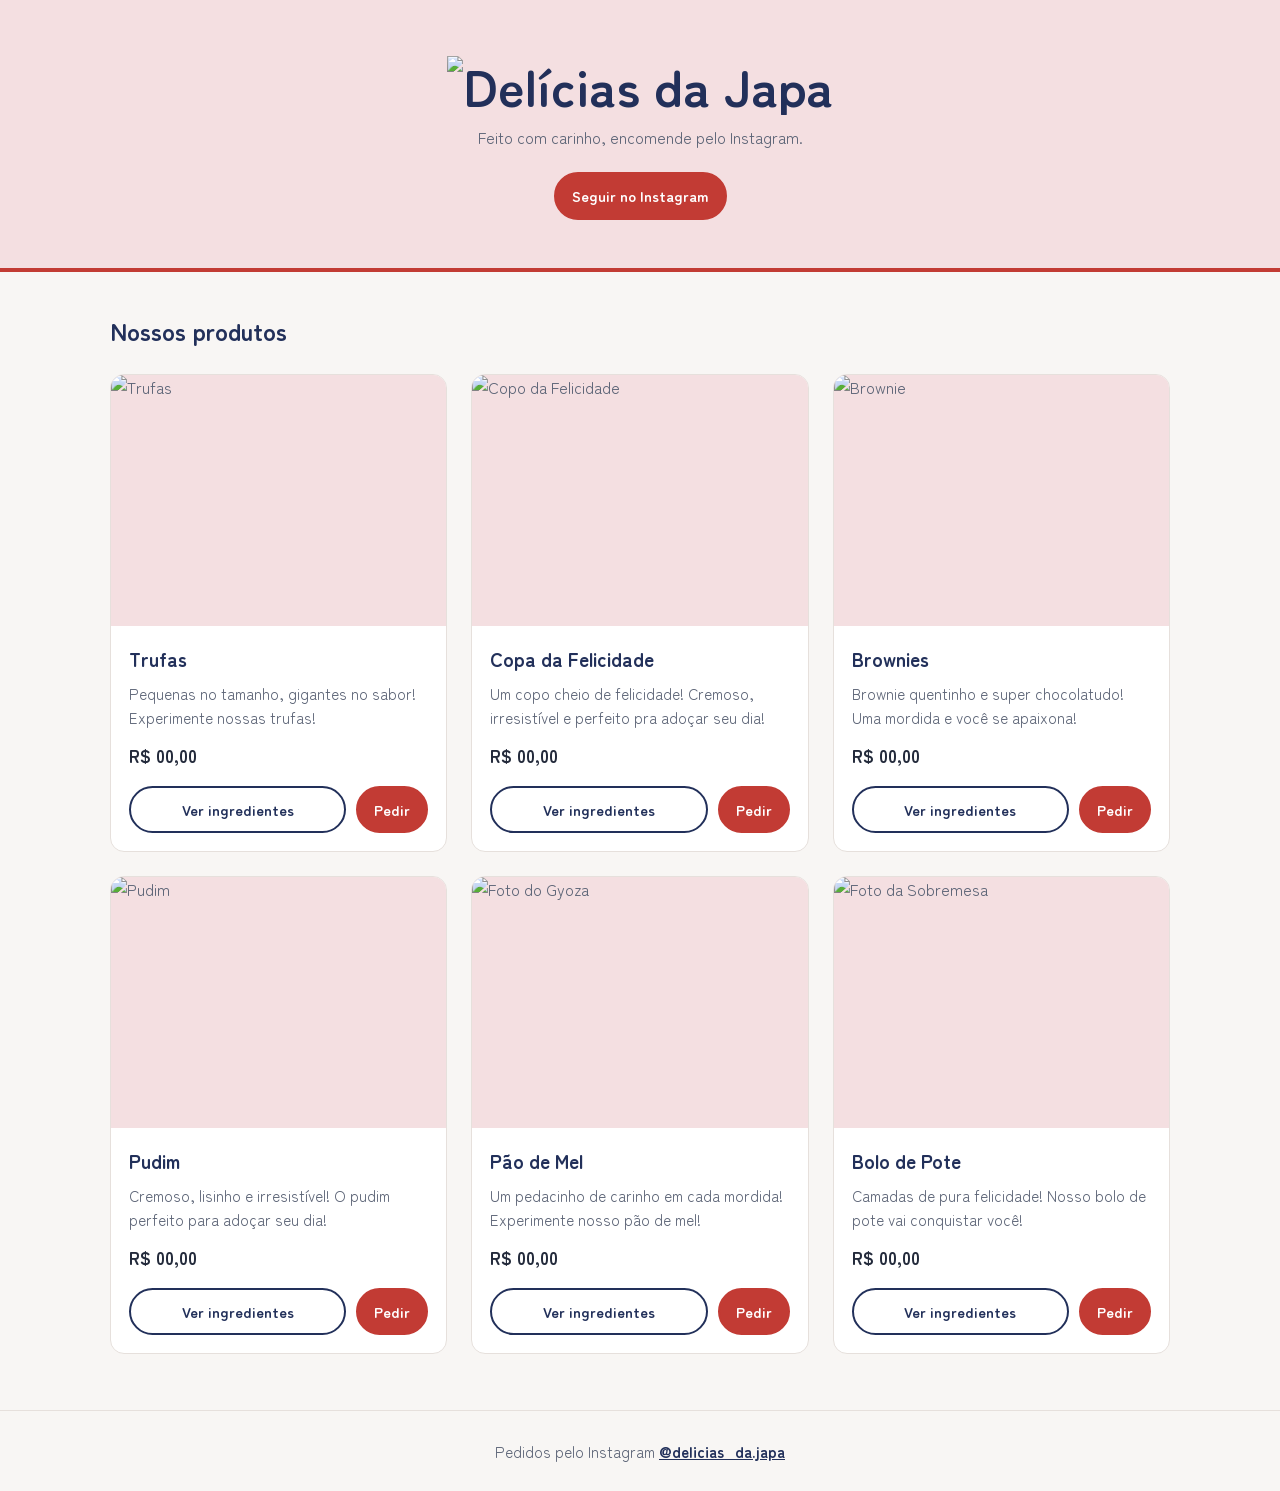
==== index.html @ 9db74bb8 "Add files via upload" ====
<!DOCTYPE html>
<html lang="pt-BR">
<head>
  <meta charset="UTF-8">
  <meta name="viewport" content="width=device-width, initial-scale=1">
  <title>Delícias da Japa</title>
  <meta name="description" content="Vitrine de produtos da Delícias da Japa. Confira o cardápio e faça seu pedido pelo Instagram.">
  <link rel="icon" href="img/Logo.png">
  <link rel="preconnect" href="https://fonts.googleapis.com">
  <link rel="preconnect" href="https://fonts.gstatic.com" crossorigin>
  <link href="https://fonts.googleapis.com/css2?family=Zen+Maru+Gothic:wght@400;500;700&display=swap" rel="stylesheet">
  <link rel="stylesheet" href="style.css">
</head>
<body>

  <header class="topo">
    <h1 class="logo-titulo">
      <img class="logo" src="img/Logo.png" alt="Delícias da Japa" width="200" height="200">
    </h1>
    <p>Feito com carinho, encomende pelo Instagram.</p>
    <a class="botao botao-cheio" href="https://www.instagram.com/delicias_da.japa/" target="_blank" rel="noopener">Seguir no Instagram</a>
  </header>

  <main>
    <h2 class="titulo-secao">Nossos produtos</h2>

    <div class="grade">

      <!--
        COPIE ESTE BLOCO <article> PARA CADA PRODUTO NOVO.
        1) Troque o src da <img> pelo caminho da foto (ex.: img/temaki.jpg)
        2) Troque o href do botão "Ver ingredientes" pela página do produto
      -->
      <article class="card">
        <img src="img/Trufas.png" alt="Trufas">
        <div class="card-corpo">
          <h3>Trufas</h3>
          <p>Pequenas no tamanho, gigantes no sabor! Experimente nossas trufas!</p>
          <p class="preco">R$ 00,00</p>
          <div class="acoes">
            <a class="botao" href="ingredientes-temaki.html">Ver ingredientes</a>
            <a class="botao botao-cheio" href="https://ig.me/m/delicias_da.japa" target="_blank" rel="noopener">Pedir</a>
          </div>
        </div>
      </article>

      <article class="card">
        <img src="img/Copodafelicidade.png" alt="Copo da Felicidade">
        <div class="card-corpo">
          <h3>Copa da Felicidade</h3>
          <p>Um copo cheio de felicidade! Cremoso, irresistível e perfeito pra adoçar seu dia!</p>
          <p class="preco">R$ 00,00</p>
          <div class="acoes">
            <a class="botao" href="ingredientes-hot-roll.html">Ver ingredientes</a>
            <a class="botao botao-cheio" href="https://ig.me/m/delicias_da.japa" target="_blank" rel="noopener">Pedir</a>
          </div>
        </div>
      </article>

      <article class="card">
        <img src="img/Brownie.png" alt="Brownie">
        <div class="card-corpo">
          <h3>Brownies</h3>
          <p>Brownie quentinho e super chocolatudo! Uma mordida e você se apaixona!</p>
          <p class="preco">R$ 00,00</p>
          <div class="acoes">
            <a class="botao" href="ingredientes-combinado.html">Ver ingredientes</a>
            <a class="botao botao-cheio" href="https://www.instagram.com/delicias_da.japa/" target="_blank" rel="noopener">Pedir</a>
          </div>
        </div>
      </article>

      <article class="card">
        <img src="img/Pudim.png" alt="Pudim">
        <div class="card-corpo">
          <h3>Pudim</h3>
          <p>Cremoso, lisinho e irresistível! O pudim perfeito para adoçar seu dia!</p>
          <p class="preco">R$ 00,00</p>
          <div class="acoes">
            <a class="botao" href="ingredientes-yakisoba.html">Ver ingredientes</a>
            <a class="botao botao-cheio" href="https://www.instagram.com/delicias_da.japa/" target="_blank" rel="noopener">Pedir</a>
          </div>
        </div>
      </article>

      <article class="card">
        <img src="img/PaodeMel.png" alt="Foto do Gyoza">
        <div class="card-corpo">
          <h3>Pão de Mel</h3>
          <p>Um pedacinho de carinho em cada mordida! Experimente nosso pão de mel!</p>
          <p class="preco">R$ 00,00</p>
          <div class="acoes">
            <a class="botao" href="ingredientes-gyoza.html">Ver ingredientes</a>
            <a class="botao botao-cheio" href="https://www.instagram.com/delicias_da.japa/" target="_blank" rel="noopener">Pedir</a>
          </div>
        </div>
      </article>

      <article class="card">
        <img src="img/BolodePote.png" alt="Foto da Sobremesa">
        <div class="card-corpo">
          <h3>Bolo de Pote</h3>
          <p>Camadas de pura felicidade! Nosso bolo de pote vai conquistar você!</p>
          <p class="preco">R$ 00,00</p>
          <div class="acoes">
            <a class="botao" href="ingredientes-sobremesa.html">Ver ingredientes</a>
            <a class="botao botao-cheio" href="https://www.instagram.com/delicias_da.japa/" target="_blank" rel="noopener">Pedir</a>
          </div>
        </div>
      </article>

    </div>
  </main>

  <footer class="rodape">
    <p>Pedidos pelo Instagram <a href="https://www.instagram.com/delicias_da.japa/" target="_blank" rel="noopener">@delicias_da.japa</a></p>
  </footer>

</body>
</html>
---- style.css ----
/* ===== Cores (edite aqui para mudar o visual todo) ===== */
:root {
  --fundo: #f8f6f4;
  --papel: #ffffff;
  --texto: #232a3b;
  --texto-suave: #5d6577;
  --azul: #22305a;
  --sakura: #f4dfe1;
  --vermelho: #c23b34;
  --borda: #e6e0dc;
}

* { box-sizing: border-box; margin: 0; padding: 0; }

body {
  font-family: "Zen Maru Gothic", system-ui, sans-serif;
  background: var(--fundo);
  color: var(--texto);
  line-height: 1.6;
}

/* ===== Topo ===== */
.topo {
  background: var(--sakura);
  text-align: center;
  padding: 56px 20px 48px;
  border-bottom: 4px solid var(--vermelho);
}
.topo h1 {
  font-size: clamp(2rem, 6vw, 3.2rem);
  color: var(--azul);
  line-height: 1.15;
}
.topo p {
  margin: 10px 0 22px;
  color: var(--texto-suave);
}

/* ===== Seção ===== */
main {
  max-width: 1100px;
  margin: 0 auto;
  padding: 40px 20px 56px;
}
.titulo-secao {
  font-size: 1.5rem;
  color: var(--azul);
  margin-bottom: 24px;
}

/* ===== Grade de produtos ===== */
.grade {
  display: grid;
  grid-template-columns: repeat(auto-fill, minmax(260px, 1fr));
  gap: 24px;
}

.card {
  background: var(--papel);
  border: 1px solid var(--borda);
  border-radius: 14px;
  overflow: hidden;
  display: flex;
  flex-direction: column;
}

/* Área da foto: o fundo aparece enquanto você não colocou a imagem */
.card img {
  width: 100%;
  aspect-ratio: 4 / 3;
  object-fit: cover;
  display: block;
  background: var(--sakura);
  color: var(--texto-suave);
}

.card-corpo {
  padding: 18px;
  display: flex;
  flex-direction: column;
  flex: 1;
}
.card-corpo h3 {
  font-size: 1.2rem;
  color: var(--azul);
}
.card-corpo p {
  font-size: 0.95rem;
  color: var(--texto-suave);
  margin-top: 6px;
}
.card-corpo .preco {
  font-weight: 700;
  font-size: 1.1rem;
  color: var(--texto);
  margin-top: 12px;
}

/* ===== Botões ===== */
.acoes {
  display: flex;
  gap: 10px;
  margin-top: auto;
  padding-top: 16px;
}
.botao {
  display: inline-block;
  text-align: center;
  text-decoration: none;
  font: inherit;
  font-weight: 700;
  font-size: 0.9rem;
  padding: 10px 16px;
  border-radius: 999px;
  border: 2px solid var(--azul);
  color: var(--azul);
  background: transparent;
  transition: background 0.15s, color 0.15s;
}
.acoes .botao:first-child { flex: 1; }
.botao:hover { background: var(--azul); color: #fff; }

.botao-cheio {
  background: var(--vermelho);
  border-color: var(--vermelho);
  color: #fff;
}
.botao-cheio:hover { background: #a52f29; border-color: #a52f29; }

.botao:focus-visible,
.rodape a:focus-visible {
  outline: 3px solid var(--azul);
  outline-offset: 3px;
}

/* ===== Rodapé ===== */
.rodape {
  text-align: center;
  padding: 28px 20px;
  border-top: 1px solid var(--borda);
  color: var(--texto-suave);
  font-size: 0.95rem;
}
.rodape a { color: var(--azul); font-weight: 700; }

/* ===== Celular ===== */
@media (max-width: 480px) {
  .topo { padding: 44px 16px 36px; }
  .grade { grid-template-columns: 1fr; }
}
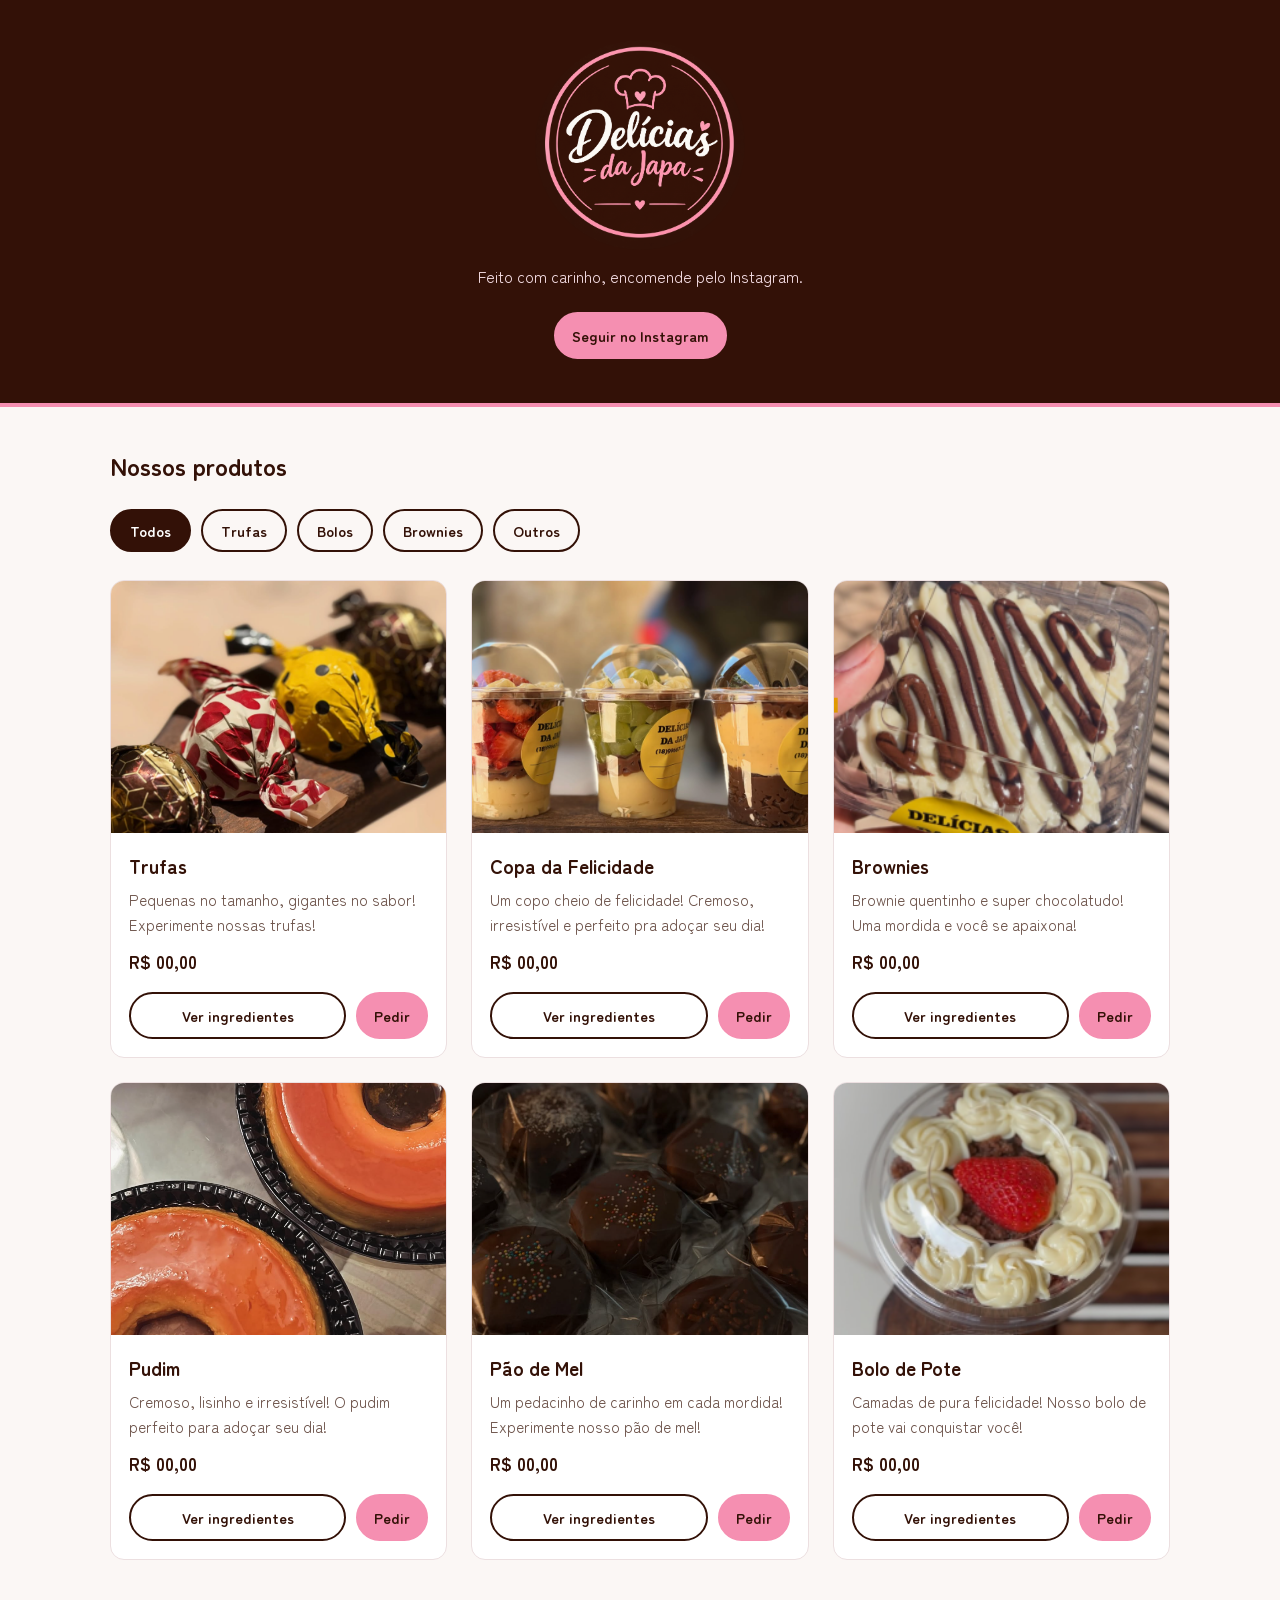
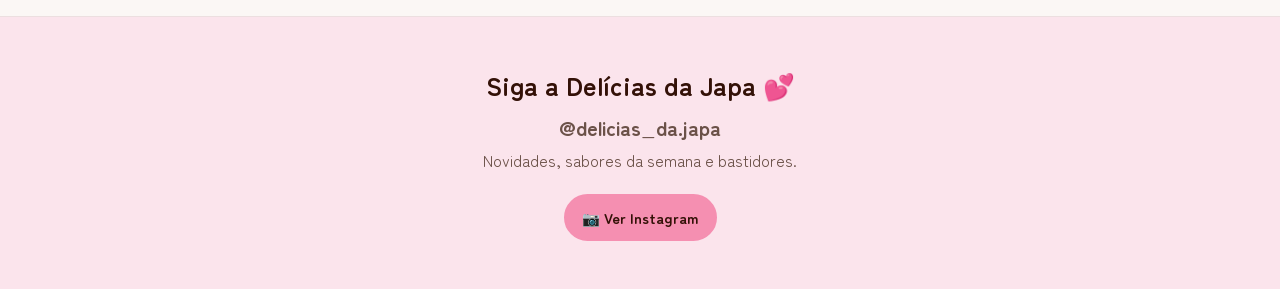
==== commit 9c9625cc: "Add files via upload" ====
--- a/index.html
+++ b/index.html
@@ -24,14 +24,24 @@
   <main>
     <h2 class="titulo-secao">Nossos produtos</h2>
 
+    <!-- Para mudar de categoria de um produto, troque o data-categoria do <article> -->
+    <div class="filtros" role="group" aria-label="Filtrar produtos por categoria">
+      <button class="filtro ativo" type="button" data-filtro="todos" aria-pressed="true">Todos</button>
+      <button class="filtro" type="button" data-filtro="trufas" aria-pressed="false">Trufas</button>
+      <button class="filtro" type="button" data-filtro="bolos" aria-pressed="false">Bolos</button>
+      <button class="filtro" type="button" data-filtro="brownies" aria-pressed="false">Brownies</button>
+      <button class="filtro" type="button" data-filtro="outros" aria-pressed="false">Outros</button>
+    </div>
+
     <div class="grade">
 
       <!--
-        COPIE ESTE BLOCO <article> PARA CADA PRODUTO NOVO.
+        COPIE ESTE BLOCO <article> PARA CADA PRODUTO NOVO
+        (e escolha o data-categoria: trufas, bolos, brownies ou outros).
         1) Troque o src da <img> pelo caminho da foto (ex.: img/temaki.jpg)
         2) Troque o href do botão "Ver ingredientes" pela página do produto
       -->
-      <article class="card">
+      <article class="card" data-categoria="trufas">
         <img src="img/Trufas.png" alt="Trufas">
         <div class="card-corpo">
           <h3>Trufas</h3>
@@ -44,7 +54,7 @@
         </div>
       </article>
 
-      <article class="card">
+      <article class="card" data-categoria="outros">
         <img src="img/Copodafelicidade.png" alt="Copo da Felicidade">
         <div class="card-corpo">
           <h3>Copa da Felicidade</h3>
@@ -57,7 +67,7 @@
         </div>
       </article>
 
-      <article class="card">
+      <article class="card" data-categoria="brownies">
         <img src="img/Brownie.png" alt="Brownie">
         <div class="card-corpo">
           <h3>Brownies</h3>
@@ -65,12 +75,12 @@
           <p class="preco">R$ 00,00</p>
           <div class="acoes">
             <a class="botao" href="ingredientes-combinado.html">Ver ingredientes</a>
-            <a class="botao botao-cheio" href="https://www.instagram.com/delicias_da.japa/" target="_blank" rel="noopener">Pedir</a>
+            <a class="botao botao-cheio" href="https://ig.me/m/delicias_da.japa" target="_blank" rel="noopener">Pedir</a>
           </div>
         </div>
       </article>
 
-      <article class="card">
+      <article class="card" data-categoria="outros">
         <img src="img/Pudim.png" alt="Pudim">
         <div class="card-corpo">
           <h3>Pudim</h3>
@@ -78,12 +88,12 @@
           <p class="preco">R$ 00,00</p>
           <div class="acoes">
             <a class="botao" href="ingredientes-yakisoba.html">Ver ingredientes</a>
-            <a class="botao botao-cheio" href="https://www.instagram.com/delicias_da.japa/" target="_blank" rel="noopener">Pedir</a>
+            <a class="botao botao-cheio" href="https://ig.me/m/delicias_da.japa" target="_blank" rel="noopener">Pedir</a>
           </div>
         </div>
       </article>
 
-      <article class="card">
+      <article class="card" data-categoria="outros">
         <img src="img/PaodeMel.png" alt="Foto do Gyoza">
         <div class="card-corpo">
           <h3>Pão de Mel</h3>
@@ -91,12 +101,12 @@
           <p class="preco">R$ 00,00</p>
           <div class="acoes">
             <a class="botao" href="ingredientes-gyoza.html">Ver ingredientes</a>
-            <a class="botao botao-cheio" href="https://www.instagram.com/delicias_da.japa/" target="_blank" rel="noopener">Pedir</a>
+            <a class="botao botao-cheio" href="https://ig.me/m/delicias_da.japa" target="_blank" rel="noopener">Pedir</a>
           </div>
         </div>
       </article>
 
-      <article class="card">
+      <article class="card" data-categoria="bolos">
         <img src="img/BolodePote.png" alt="Foto da Sobremesa">
         <div class="card-corpo">
           <h3>Bolo de Pote</h3>
@@ -104,7 +114,7 @@
           <p class="preco">R$ 00,00</p>
           <div class="acoes">
             <a class="botao" href="ingredientes-sobremesa.html">Ver ingredientes</a>
-            <a class="botao botao-cheio" href="https://www.instagram.com/delicias_da.japa/" target="_blank" rel="noopener">Pedir</a>
+            <a class="botao botao-cheio" href="https://ig.me/m/delicias_da.japa" target="_blank" rel="noopener">Pedir</a>
           </div>
         </div>
       </article>
@@ -112,9 +122,36 @@
     </div>
   </main>
 
-  <footer class="rodape">
-    <p>Pedidos pelo Instagram <a href="https://www.instagram.com/delicias_da.japa/" target="_blank" rel="noopener">@delicias_da.japa</a></p>
-  </footer>
+  <section class="insta">
+    <h2>Siga a Delícias da Japa 💕</h2>
+    <p class="insta-arroba">@delicias_da.japa</p>
+    <p>Novidades, sabores da semana e bastidores.</p>
+    <a class="botao botao-cheio" href="https://www.instagram.com/delicias_da.japa/" target="_blank" rel="noopener">📷 Ver Instagram</a>
+  </section>
+
+
+
+  <script>
+    // Filtro por categoria
+    const botoes = document.querySelectorAll('.filtro');
+    const cards = document.querySelectorAll('.card');
+
+    botoes.forEach(function (botao) {
+      botao.addEventListener('click', function () {
+        const filtro = botao.dataset.filtro;
+
+        botoes.forEach(function (b) {
+          const ativo = b === botao;
+          b.classList.toggle('ativo', ativo);
+          b.setAttribute('aria-pressed', ativo);
+        });
+
+        cards.forEach(function (card) {
+          card.hidden = !(filtro === 'todos' || card.dataset.categoria === filtro);
+        });
+      });
+    });
+  </script>
 
 </body>
 </html>
--- a/style.css
+++ b/style.css
@@ -1,13 +1,13 @@
-/* ===== Cores (edite aqui para mudar o visual todo) ===== */
+/* ===== Cores (tiradas da logo) ===== */
 :root {
-  --fundo: #f8f6f4;
+  --fundo: #fbf7f5;
   --papel: #ffffff;
-  --texto: #232a3b;
-  --texto-suave: #5d6577;
-  --azul: #22305a;
-  --sakura: #f4dfe1;
-  --vermelho: #c23b34;
-  --borda: #e6e0dc;
+  --texto: #331107;
+  --texto-suave: #6b5148;
+  --azul: #331107;      /* marrom chocolate */
+  --sakura: #fbe4ec;    /* rosa bem claro */
+  --vermelho: #f58fb1;  /* rosa da logo */
+  --borda: #ecdfe0;
 }
 
 * { box-sizing: border-box; margin: 0; padding: 0; }
@@ -19,21 +19,23 @@
   line-height: 1.6;
 }
 
-/* ===== Topo ===== */
+/* ===== Topo (mesmo marrom da logo, ela se funde ao fundo) ===== */
 .topo {
-  background: var(--sakura);
-  text-align: center;
-  padding: 56px 20px 48px;
+  background: #331107;
+  text-align: center;
+  padding: 40px 20px 44px;
   border-bottom: 4px solid var(--vermelho);
 }
-.topo h1 {
-  font-size: clamp(2rem, 6vw, 3.2rem);
-  color: var(--azul);
-  line-height: 1.15;
-}
+.logo-titulo { line-height: 0; }
+.logo {
+  width: clamp(150px, 42vw, 210px);
+  height: auto;
+  border-radius: 50%;
+}
+.logo-pequena { width: 84px; }
 .topo p {
-  margin: 10px 0 22px;
-  color: var(--texto-suave);
+  margin: 14px 0 22px;
+  color: #f3dbe2;
 }
 
 /* ===== Seção ===== */
@@ -123,9 +125,9 @@
 .botao-cheio {
   background: var(--vermelho);
   border-color: var(--vermelho);
-  color: #fff;
-}
-.botao-cheio:hover { background: #a52f29; border-color: #a52f29; }
+  color: var(--azul);
+}
+.botao-cheio:hover { background: #ee739c; border-color: #ee739c; color: var(--azul); }
 
 .botao:focus-visible,
 .rodape a:focus-visible {
@@ -148,3 +150,88 @@
   .topo { padding: 44px 16px 36px; }
   .grade { grid-template-columns: 1fr; }
 }
+
+/* ===== Página de ingredientes ===== */
+.topo-pequeno { padding: 20px 20px 22px; }
+.voltar {
+  display: block;
+  margin-bottom: 12px;
+  color: var(--vermelho);
+  font-weight: 700;
+  font-size: 0.9rem;
+}
+.voltar:focus-visible { outline: 3px solid var(--vermelho); outline-offset: 3px; }
+
+.detalhe {
+  max-width: 900px;
+  display: grid;
+  grid-template-columns: 1fr 1fr;
+  gap: 32px;
+  align-items: start;
+}
+.detalhe > img {
+  width: 100%;
+  aspect-ratio: 1 / 1;
+  object-fit: cover;
+  border-radius: 14px;
+  background: var(--sakura);
+}
+.detalhe-texto h2 { font-size: 1.8rem; color: var(--azul); }
+.detalhe-texto .preco { font-weight: 700; font-size: 1.2rem; margin: 4px 0 20px; }
+.detalhe-texto h3 { font-size: 1.05rem; color: var(--azul); margin: 20px 0 8px; }
+
+.ingredientes { list-style: none; }
+.ingredientes li {
+  padding: 8px 0;
+  border-bottom: 1px solid var(--borda);
+}
+.aviso { color: var(--texto-suave); font-size: 0.95rem; }
+.detalhe-texto .acoes { margin-top: 24px; }
+
+@media (max-width: 700px) {
+  .detalhe { grid-template-columns: 1fr; }
+}
+
+.topo .botao:focus-visible { outline-color: #fff; }
+@media (max-width: 480px) { .topo { padding: 32px 16px 36px; } }
+
+/* ===== Filtros por categoria ===== */
+.filtros {
+  display: flex;
+  flex-wrap: wrap;
+  gap: 10px;
+  margin-bottom: 28px;
+}
+.filtro {
+  font: inherit;
+  font-weight: 700;
+  font-size: 0.9rem;
+  cursor: pointer;
+  padding: 8px 18px;
+  border-radius: 999px;
+  border: 2px solid var(--azul);
+  background: transparent;
+  color: var(--azul);
+  transition: background 0.15s, color 0.15s;
+}
+.filtro:hover { background: var(--sakura); }
+.filtro.ativo { background: var(--azul); color: #fff; }
+.filtro:focus-visible { outline: 3px solid var(--vermelho); outline-offset: 3px; }
+.card[hidden] { display: none; }
+
+/* ===== Chamada do Instagram ===== */
+.insta {
+  background: var(--sakura);
+  text-align: center;
+  padding: 48px 20px;
+  border-top: 1px solid var(--borda);
+}
+.insta h2 { font-size: 1.6rem; color: var(--azul); }
+.insta-arroba {
+  font-size: 1.25rem;
+  font-weight: 700;
+  color: var(--azul);
+  margin: 6px 0 4px;
+}
+.insta p { color: var(--texto-suave); }
+.insta .botao { margin-top: 20px; }
